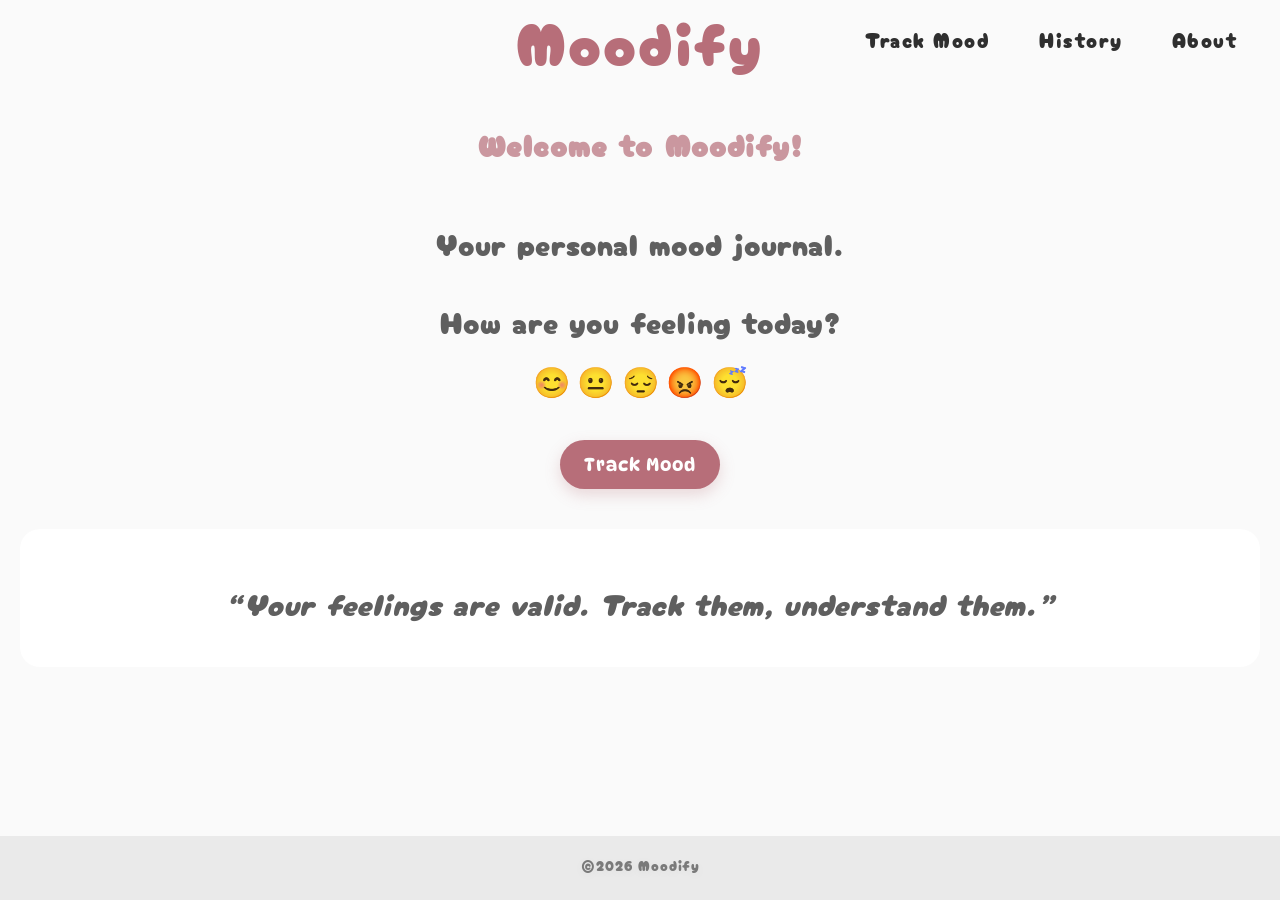
==== index.html @ f146c01d "refactor index and style for improved layout, readability, and user experience" ====
<!doctype html>
<html lang="en">
  <head>
    <meta charset="UTF-8" />
    <meta name="viewport" content="width=device-width, initial-scale=1.0" />
    <title>Moodify</title>
    <link rel="stylesheet" href="./style.css" />
   <link rel="preconnect" href="https://fonts.googleapis.com">
<link rel="preconnect" href="https://fonts.gstatic.com" crossorigin>
<link href="https://fonts.googleapis.com/css2?family=Cherry+Bomb+One&family=DynaPuff:wght@400..700&display=swap" rel="stylesheet">
  </head>
  <body>
    <main>
      <header class="header">
        <a href="./index.html" class="brand-link">
          <h1 class="brand">Moodify</h1>
        </a>
        <!-- nav bar -->
        <nav class="navbar">
            <ul class="nav-links">
          <li><a href="./tracker.html">Track Mood</a></li>
          <li><a href="./history.html">History</a></li>
          <li><a href="./about.html">About</a></li>
        </nav>
        </ul>
      </header>

      <h2>Welcome to Moodify!</h2>
      <p>Your personal mood journal. </p>
        <section class="mood-preview">
  <p class="section-title">How are you feeling today?</p>
  <div class="moods">
    😊 😐 😔 😡 😴
  </div>
</section>
      <a href="./tracker.html" class="track-btn">Track Mood</a>
      <section class="quote">
  <p>“Your feelings are valid. Track them, understand them.”</p>
</section>

    </main>
    <footer>
      <p id="footer">©2026 Moodify</p>
    </footer>
  </body>
</html>
---- style.css ----
body {
  margin: 0;
  background-color: #fafafa;
  min-height: 100vh;
  display: flex;
  flex-direction: column;
}

.header {
  position: relative;
  display: flex;
  justify-content: space-between;
  align-items: center;
  padding: 25px 30px;
}

.brand {
  position: absolute;
  left: 50%;
  top: 50%;
  transform: translate(-50%, -50%);
  font-family: "Cherry Bomb One", system-ui;
  font-weight: 400;
  font-size: 60px;
  color: #b76e79; /* muted dusty rose */
  margin: 0;
  line-height: 3;
  letter-spacing: 3px;
}

.navbar {
  margin-left: auto;
  display: flex;
  align-items: center;
}

.nav-links {
  display: flex;
  gap: 25px;
  list-style: none;
  margin: 0;
  padding: 0;
}

.nav-links a {
  text-decoration: none;
  color: #2f2f2f;
  font-size: 20px;
  font-family: "Cherry Bomb One", system-ui;
  font-weight: 400;
  padding: 6px 12px;
  border-radius: 10px;
  letter-spacing: 1.5px;
  transition: 0.3s;
}

.nav-links a:hover {
  background-color: #f2f2f2;
  color: #b76e79;
}

h2 {
  text-align: center;
  font-family: "Cherry Bomb One", system-ui;
  font-size: 30px;
  color: #b76e79;
  opacity: 0.7;
  letter-spacing: 2px;
  line-height: 3;
  margin-top: 20px;
}

p {
  text-align: center;
  font-family: "Cherry Bomb One", system-ui;
  font-size: 30px;
  color: #5f5f5f;
  letter-spacing: 1px;
  line-height: 1.6;
  margin-bottom: 20px;
}

.mood-preview {
  text-align: center;
  margin: 30px 0;
}

.moods {
  font-size: 30px;
  display: flex;
  justify-content: center;
  gap: 15px;
}

.quote {
  margin: 40px 20px;
  padding: 20px;
  text-align: center;
  font-family: "DynaPuff", system-ui;
  background-color: #ffffff;
  border-radius: 20px;
  color: #b76e79;
  font-style: italic;
}

.track-btn {
  display: block;
  width: fit-content;
  margin: 40px auto;
  background-color: #b76e79;
  color: #ffffff;
  font-family: "DynaPuff", system-ui;
  font-weight: 500;
  text-decoration: none;
  box-shadow: 0 6px 15px rgba(183, 110, 121, 0.25);
  letter-spacing: 1px;
  transition: all 0.3s ease;
  padding: 14px 24px;
  border-radius: 30px;
  font-size: 18px;
}

.track-btn:hover {
  background-color: #a35d68;
  transform: translateY(-2px);
  box-shadow: 0 10px 20px rgba(163, 93, 104, 0.3);
}

.track-btn:active{
    background-color: #8e4f59;
}

footer {
  margin-top: auto;
  padding: 4px 0;
  background-color: #eaeaea;
  line-height: 1.6;
}

#footer {
    font-size: 14px;
    text-shadow: 0 2px 10px rgba(0,0,0,0.05);
    color: #7a7a7a;
}
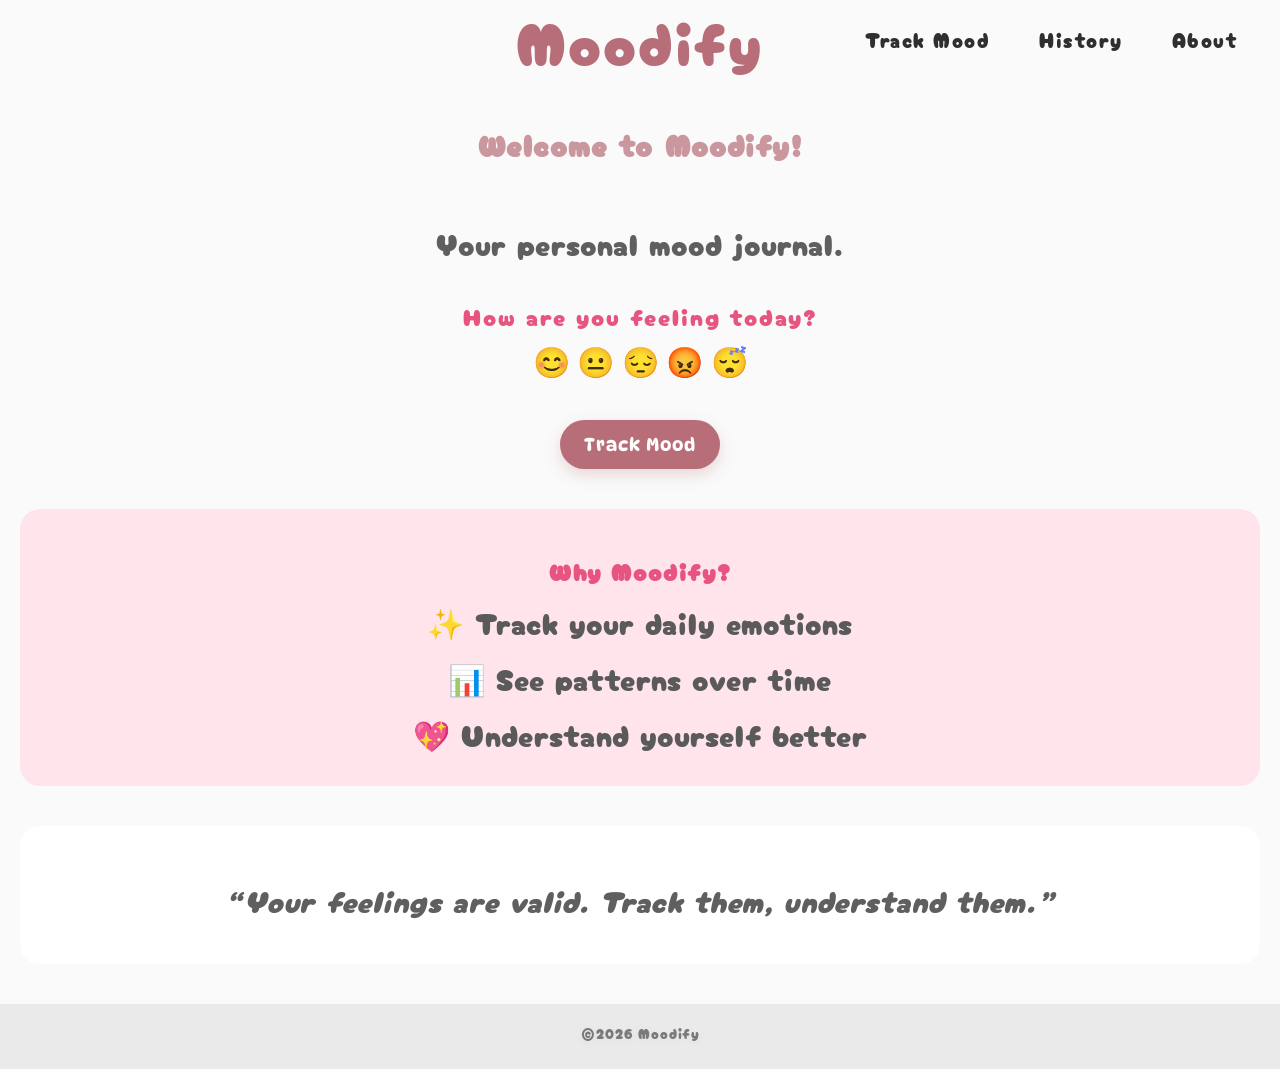
==== commit a6a0f5bb: "add mood tracking button and enhance features section styling for improved user experience" ====
--- a/index.html
+++ b/index.html
@@ -32,8 +32,17 @@
   <div class="moods">
     😊 😐 😔 😡 😴
   </div>
+        <a href="./tracker.html" class="track-btn">Track Mood</a>
+
 </section>
-      <a href="./tracker.html" class="track-btn">Track Mood</a>
+
+<section class="features">
+  <h3 class="section-title">Why Moodify?</h3>
+  <p>✨ Track your daily emotions</p>
+  <p>📊 See patterns over time</p>
+  <p>💖 Understand yourself better</p>
+</section>
+
       <section class="quote">
   <p>“Your feelings are valid. Track them, understand them.”</p>
 </section>
--- a/style.css
+++ b/style.css
@@ -92,6 +92,25 @@
   gap: 15px;
 }
 
+.features {
+  background-color: #ffe4ec;
+  padding: 20px;
+  border-radius: 20px;
+  margin: 30px 20px;
+  text-align: center;
+}
+
+.features p {
+  margin: 8px 0;
+  color: #5a5a5a;
+}
+.section-title {
+  font-family: "Cherry Bomb One", system-ui;
+  color: #e75480;
+  font-size: 24px;
+  letter-spacing: 2px;
+  margin-bottom: 10px;
+}
 .quote {
   margin: 40px 20px;
   padding: 20px;
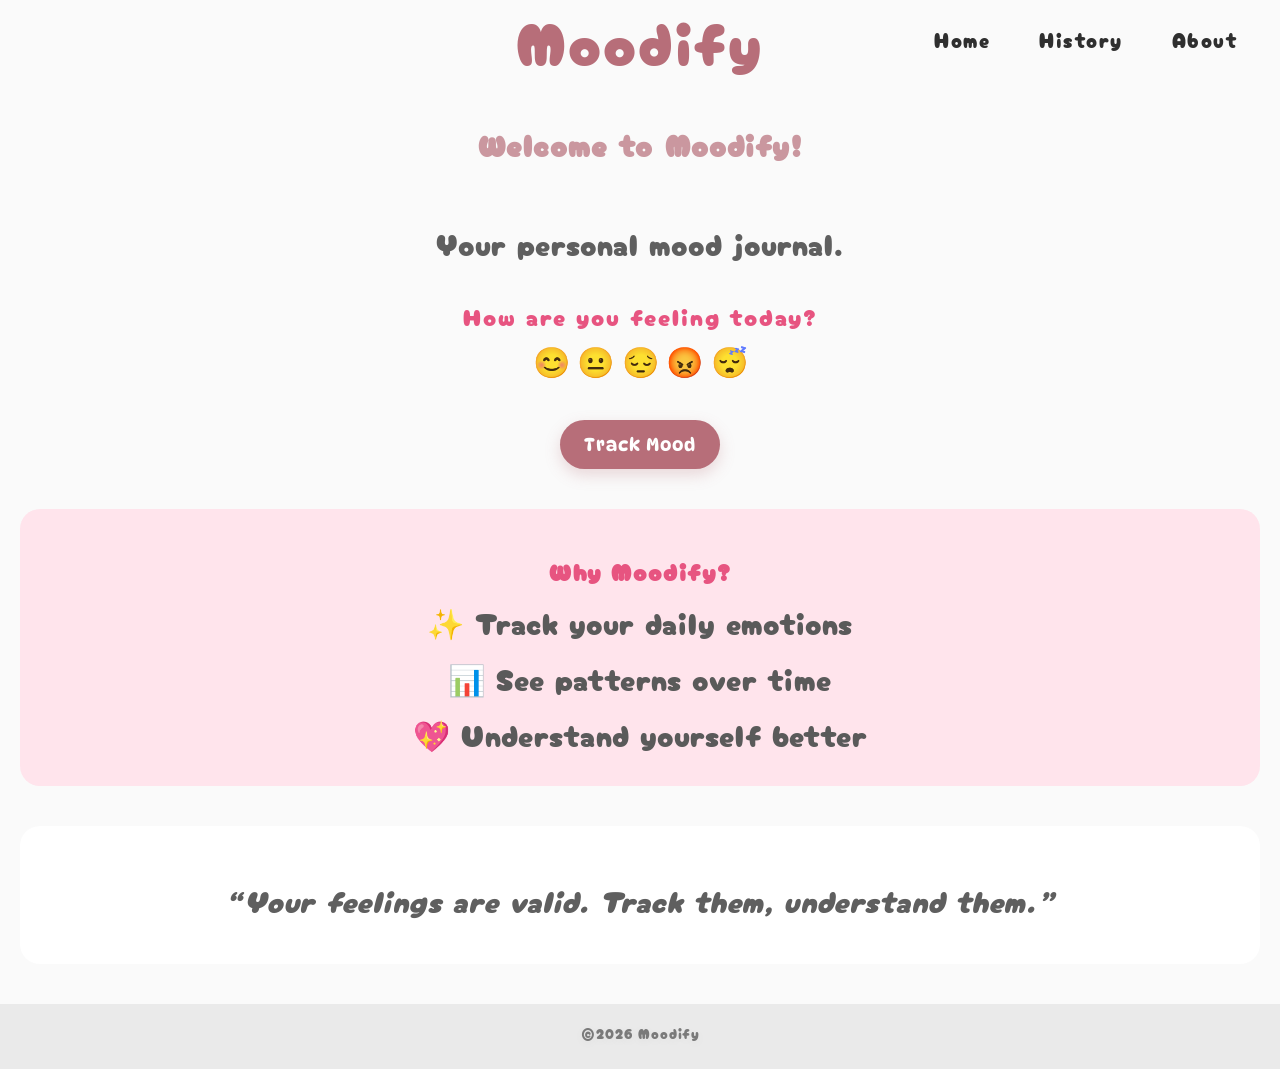
==== commit c21fc5b1: "refactor navigation links to improve consistency across pages" ====
--- a/index.html
+++ b/index.html
@@ -12,13 +12,13 @@
   <body>
     <main>
       <header class="header">
-        <a href="./index.html" class="brand-link">
+        <!-- <a href="./index.html" class="brand-link"> -->
           <h1 class="brand">Moodify</h1>
         </a>
         <!-- nav bar -->
         <nav class="navbar">
             <ul class="nav-links">
-          <li><a href="./tracker.html">Track Mood</a></li>
+          <li><a href="./index.html">Home</a></li>
           <li><a href="./history.html">History</a></li>
           <li><a href="./about.html">About</a></li>
         </nav>
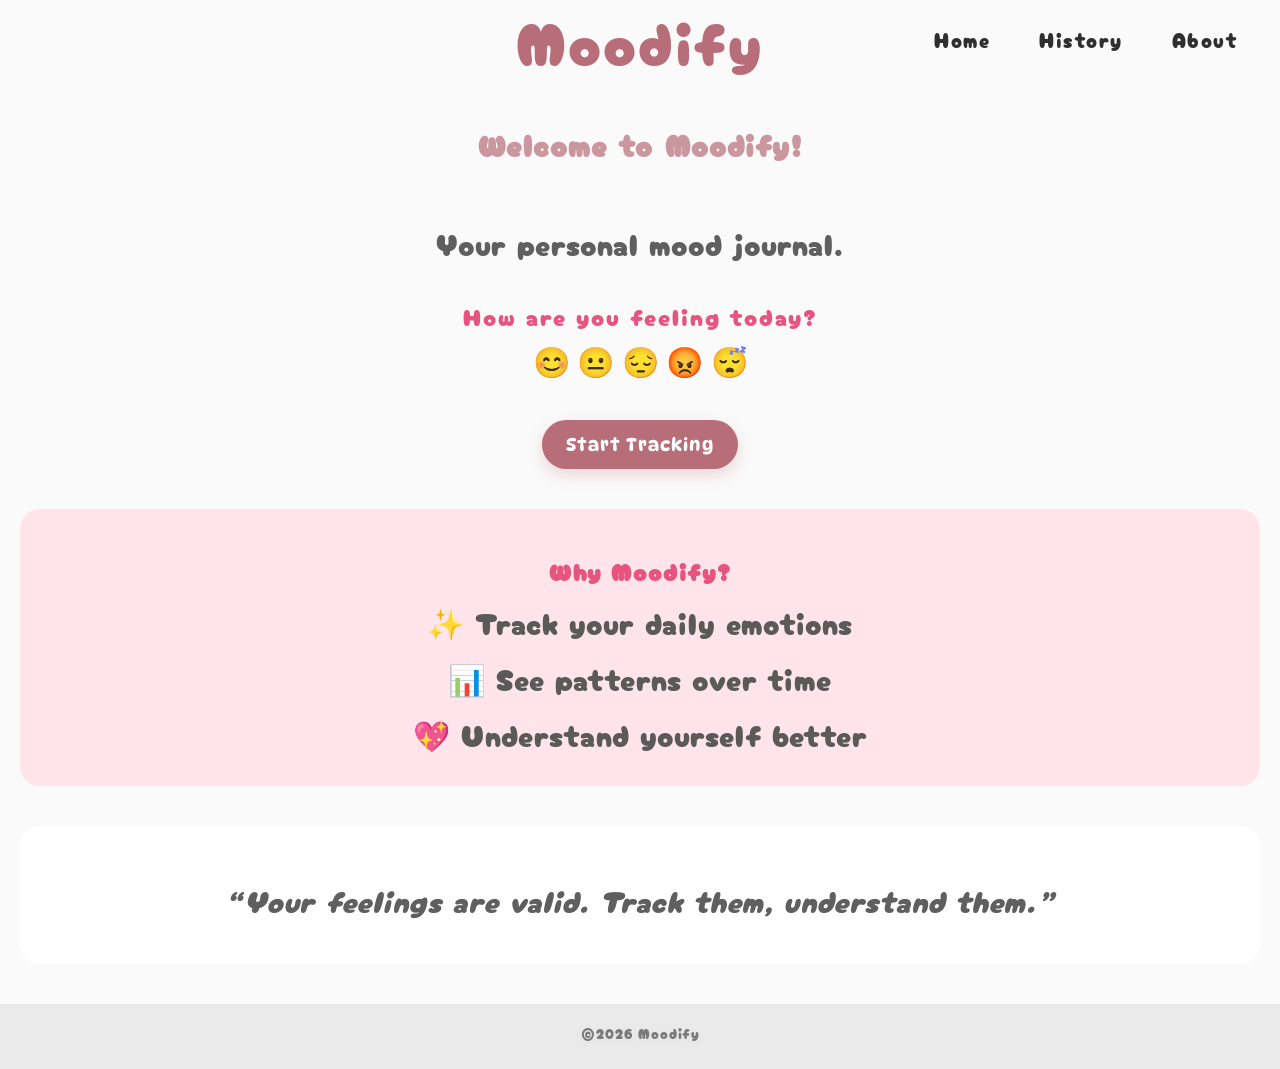
==== commit 0bf04ab2: "styled tracker.html page and added form for input of moods" ====
--- a/index.html
+++ b/index.html
@@ -21,8 +21,8 @@
           <li><a href="./index.html">Home</a></li>
           <li><a href="./history.html">History</a></li>
           <li><a href="./about.html">About</a></li>
-        </nav>
         </ul>
+         </nav>
       </header>
 
       <h2>Welcome to Moodify!</h2>
@@ -32,7 +32,7 @@
   <div class="moods">
     😊 😐 😔 😡 😴
   </div>
-        <a href="./tracker.html" class="track-btn">Track Mood</a>
+        <a href="./tracker.html" class="track-btn">Start Tracking</a>
 
 </section>
 
--- a/style.css
+++ b/style.css
@@ -1,3 +1,4 @@
+/* HOME PAGE */
 body {
   margin: 0;
   background-color: #fafafa;
@@ -22,7 +23,7 @@
   font-family: "Cherry Bomb One", system-ui;
   font-weight: 400;
   font-size: 60px;
-  color: #b76e79; /* muted dusty rose */
+  color: #b76e79;
   margin: 0;
   line-height: 3;
   letter-spacing: 3px;
@@ -145,8 +146,8 @@
   box-shadow: 0 10px 20px rgba(163, 93, 104, 0.3);
 }
 
-.track-btn:active{
-    background-color: #8e4f59;
+.track-btn:active {
+  background-color: #8e4f59;
 }
 
 footer {
@@ -157,7 +158,83 @@
 }
 
 #footer {
-    font-size: 14px;
-    text-shadow: 0 2px 10px rgba(0,0,0,0.05);
-    color: #7a7a7a;
-}+  font-size: 14px;
+  text-shadow: 0 2px 10px rgba(0, 0, 0, 0.05);
+  color: #7a7a7a;
+}
+
+/* TRACKING PAGE */
+.track-page {
+  background: #f4f7f5;
+  display: flex;
+  justify-content: center;
+  align-items: center;
+  min-height: 100vh;
+}
+
+.track-page .container {
+  background: white;
+  padding: 25px;
+  border-radius: 20px;
+  box-shadow: 0 10px 25px rgba(0, 0, 0, 0.08);
+  text-align: center;
+}
+
+.track-page h1 {
+  font-size: 20px;
+  margin-bottom: 20px;
+}
+
+.mood-grid {
+  display: grid;
+  grid-template-columns: 1fr 1fr;
+  gap: 10px;
+  margin-bottom: 20px;
+}
+
+.mood-grid input {
+  display: none;
+}
+
+.mood-grid span {
+  display: block;
+  padding: 10px;
+  border-radius: 12px;
+  background: #eef3f0;
+  cursor: pointer;
+  transition: 0.2s;
+  font-size: 14px;
+}
+
+.mood-grid span:hover {
+  background: #dbe7e1;
+}
+
+.mood-grid input:checked + span {
+  background: #9db5a3;
+  color: white;
+}
+
+.date-section {
+  margin-bottom: 20px;
+  text-align: left;
+}
+
+.date-section label {
+  font-size: 13px;
+  color: #555;
+}
+
+.date-section input {
+  width: 100%;
+  padding: 8px;
+  margin-top: 5px;
+  border-radius: 10px;
+  border: 1px solid #ccc;
+}
+
+#message {
+  margin-top: 15px;
+  font-size: 14px;
+  color: #333;
+}
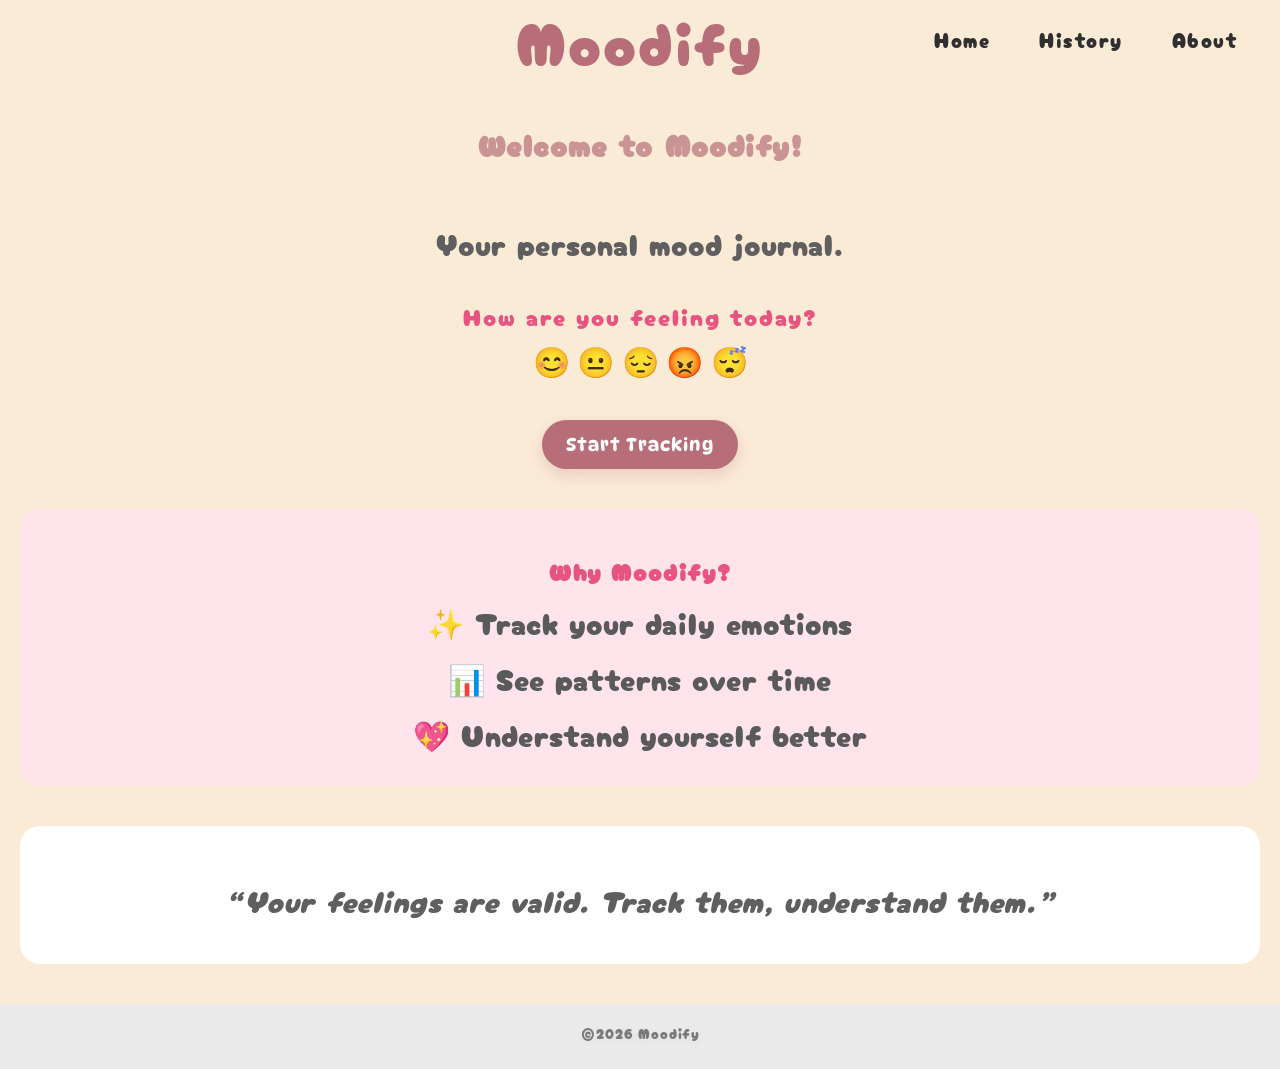
==== commit a7bc2ad3: "refactor HTML structure and styles for improved consistency and user experience across pages" ====
--- a/index.html
+++ b/index.html
@@ -5,48 +5,48 @@
     <meta name="viewport" content="width=device-width, initial-scale=1.0" />
     <title>Moodify</title>
     <link rel="stylesheet" href="./style.css" />
-   <link rel="preconnect" href="https://fonts.googleapis.com">
-<link rel="preconnect" href="https://fonts.gstatic.com" crossorigin>
-<link href="https://fonts.googleapis.com/css2?family=Cherry+Bomb+One&family=DynaPuff:wght@400..700&display=swap" rel="stylesheet">
+    <link rel="preconnect" href="https://fonts.googleapis.com" />
+    <link rel="preconnect" href="https://fonts.gstatic.com" crossorigin />
+    <link
+      href="https://fonts.googleapis.com/css2?family=Cherry+Bomb+One&family=DynaPuff:wght@400..700&display=swap"
+      rel="stylesheet"
+    />
   </head>
+
   <body>
     <main>
       <header class="header">
-        <!-- <a href="./index.html" class="brand-link"> -->
+        <a href="./index.html" class="brand-link">
           <h1 class="brand">Moodify</h1>
         </a>
         <!-- nav bar -->
         <nav class="navbar">
-            <ul class="nav-links">
-          <li><a href="./index.html">Home</a></li>
-          <li><a href="./history.html">History</a></li>
-          <li><a href="./about.html">About</a></li>
-        </ul>
-         </nav>
+          <ul class="nav-links">
+            <li><a href="./index.html">Home</a></li>
+            <li><a href="./history.html">History</a></li>
+            <li><a href="./about.html">About</a></li>
+          </ul>
+        </nav>
       </header>
 
       <h2>Welcome to Moodify!</h2>
-      <p>Your personal mood journal. </p>
-        <section class="mood-preview">
-  <p class="section-title">How are you feeling today?</p>
-  <div class="moods">
-    😊 😐 😔 😡 😴
-  </div>
+      <p>Your personal mood journal.</p>
+      <section class="mood-preview">
+        <p class="section-title">How are you feeling today?</p>
+        <div class="moods">😊 😐 😔 😡 😴</div>
         <a href="./tracker.html" class="track-btn">Start Tracking</a>
+      </section>
 
-</section>
-
-<section class="features">
-  <h3 class="section-title">Why Moodify?</h3>
-  <p>✨ Track your daily emotions</p>
-  <p>📊 See patterns over time</p>
-  <p>💖 Understand yourself better</p>
-</section>
+      <section class="features">
+        <h3 class="section-title">Why Moodify?</h3>
+        <p>✨ Track your daily emotions</p>
+        <p>📊 See patterns over time</p>
+        <p>💖 Understand yourself better</p>
+      </section>
 
       <section class="quote">
-  <p>“Your feelings are valid. Track them, understand them.”</p>
-</section>
-
+        <p>“Your feelings are valid. Track them, understand them.”</p>
+      </section>
     </main>
     <footer>
       <p id="footer">©2026 Moodify</p>
--- a/style.css
+++ b/style.css
@@ -1,7 +1,7 @@
 /* HOME PAGE */
 body {
   margin: 0;
-  background-color: #fafafa;
+  background-color: antiquewhite;
   min-height: 100vh;
   display: flex;
   flex-direction: column;
@@ -165,7 +165,6 @@
 
 /* TRACKING PAGE */
 .track-page {
-  background: #f4f7f5;
   display: flex;
   justify-content: center;
   align-items: center;
@@ -180,16 +179,21 @@
   text-align: center;
 }
 
-.track-page h1 {
-  font-size: 20px;
+.track-page h4 {
+  font-size: 20px;
+  margin-top: 0px;
   margin-bottom: 20px;
+  font-family: "Cherry Bomb One", system-ui;
+  letter-spacing: 1px;
+  color:#b76e79
 }
 
 .mood-grid {
   display: grid;
   grid-template-columns: 1fr 1fr;
-  gap: 10px;
-  margin-bottom: 20px;
+  gap: 40px;
+  margin-bottom: 30px;
+
 }
 
 .mood-grid input {
@@ -198,20 +202,21 @@
 
 .mood-grid span {
   display: block;
-  padding: 10px;
+  padding: 15px;
   border-radius: 12px;
   background: #eef3f0;
   cursor: pointer;
-  transition: 0.2s;
-  font-size: 14px;
+  transition: 0.3s;
+  font-size: 20px;
+  font-family: 'Gill Sans', 'Gill Sans MT', Calibri, 'Trebuchet MS', sans-serif;
 }
 
 .mood-grid span:hover {
-  background: #dbe7e1;
+  background: #a35d68;
 }
 
 .mood-grid input:checked + span {
-  background: #9db5a3;
+  background: #e75480;
   color: white;
 }
 
@@ -221,18 +226,35 @@
 }
 
 .date-section label {
-  font-size: 13px;
-  color: #555;
+  font-size: 20px;
+  color: #2f2f2f;
+  font-family: "Cherry Bomb One", system-ui;
+  display: block;
+  text-align: center;
 }
 
 .date-section input {
   width: 100%;
-  padding: 8px;
-  margin-top: 5px;
-  border-radius: 10px;
-  border: 1px solid #ccc;
-}
-
+  padding: 15px;
+  border-radius: 12px;
+  border: none;
+  background: #eef3f0;
+  font-size: 20px;
+  font-weight: bold;
+  color: #2f2f2f;
+  transition: 0.2s;
+  box-sizing: border-box;
+}
+
+.date-section input:hover {
+  background: #eb95ae;
+}
+
+.date-section input:focus {
+  outline: none;
+  background: #e75480;
+  box-shadow: 0 0 0 2px #9db5a3;
+}
 #message {
   margin-top: 15px;
   font-size: 14px;
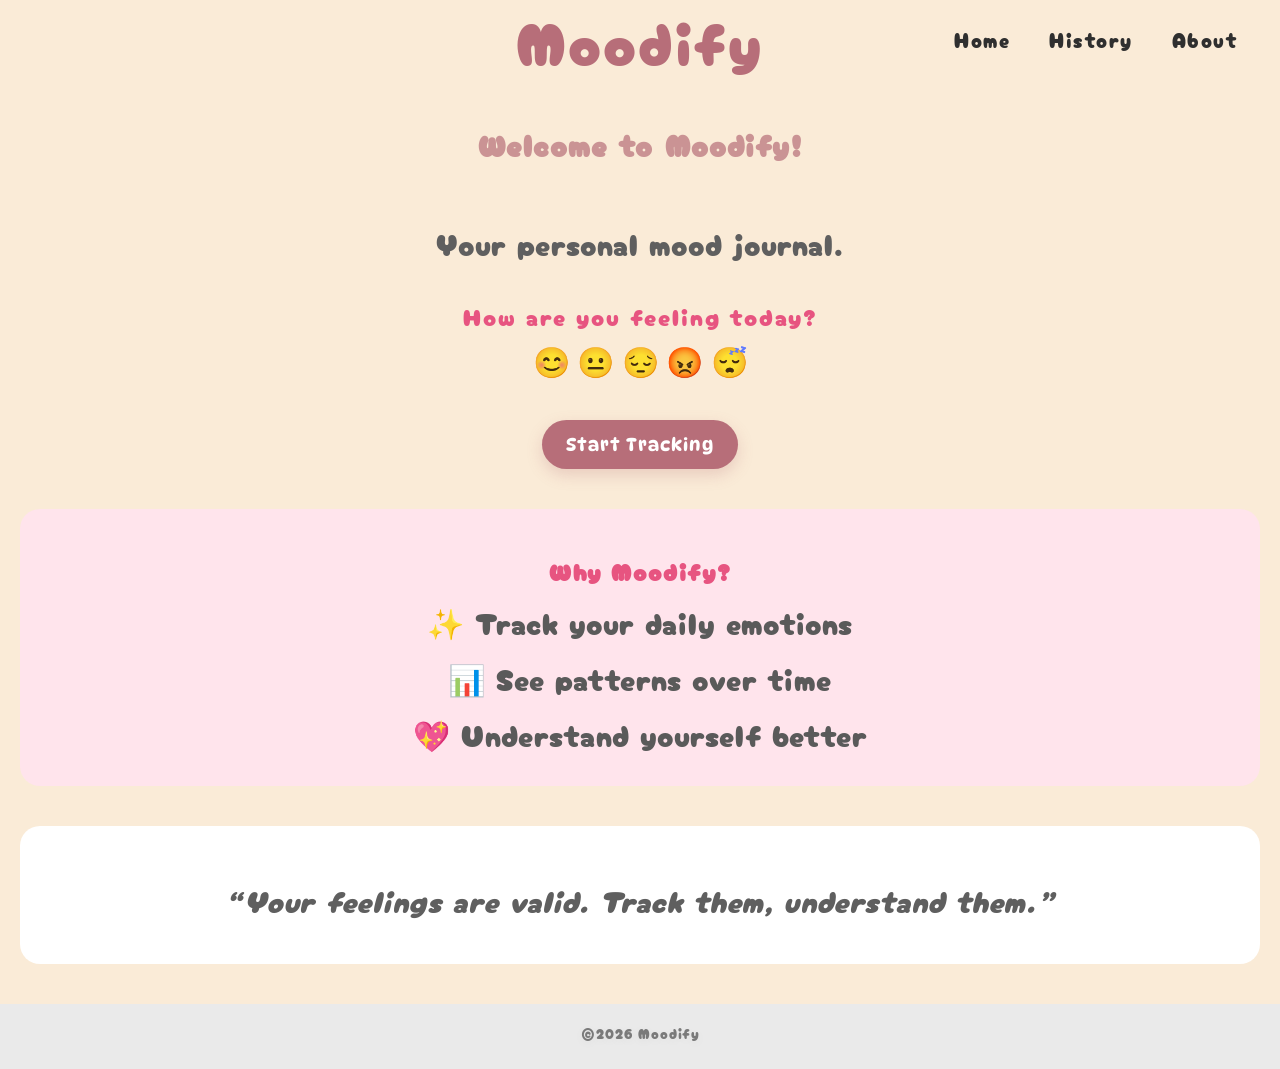
==== commit 3526a86d: "add introductory and features sections to index.html; enhance layout and styling in style.css; updat" ====
--- a/index.html
+++ b/index.html
@@ -31,12 +31,15 @@
 
       <h2>Welcome to Moodify!</h2>
       <p>Your personal mood journal.</p>
+      
+      <!-- Introduction -->
       <section class="mood-preview">
         <p class="section-title">How are you feeling today?</p>
         <div class="moods">😊 😐 😔 😡 😴</div>
         <a href="./tracker.html" class="track-btn">Start Tracking</a>
       </section>
 
+      <!-- Features section -->
       <section class="features">
         <h3 class="section-title">Why Moodify?</h3>
         <p>✨ Track your daily emotions</p>
@@ -48,6 +51,7 @@
         <p>“Your feelings are valid. Track them, understand them.”</p>
       </section>
     </main>
+
     <footer>
       <p id="footer">©2026 Moodify</p>
     </footer>
--- a/style.css
+++ b/style.css
@@ -10,12 +10,15 @@
 .header {
   position: relative;
   display: flex;
+  align-items: center;
   justify-content: space-between;
-  align-items: center;
   padding: 25px 30px;
+  width: 100%;
+  box-sizing: border-box;
 }
 
 .brand {
+  justify-self: center;
   position: absolute;
   left: 50%;
   top: 50%;
@@ -33,11 +36,13 @@
   margin-left: auto;
   display: flex;
   align-items: center;
+  justify-self: end;
 }
 
 .nav-links {
   display: flex;
-  gap: 25px;
+  gap: 15px;
+  flex-wrap: wrap;
   list-style: none;
   margin: 0;
   padding: 0;
@@ -167,16 +172,24 @@
 .track-page {
   display: flex;
   justify-content: center;
+}
+
+.track-page .container {
+  background: #ffffff;
+  padding: 30px 25px;
+  margin: 0 auto;
+  margin-bottom: 40px;
+  margin-top: 40px;
+  border-radius: 24px;
+  box-shadow: 0 10px 30px rgba(0, 0, 0, 0.08),0 2px 10px rgba(0, 0, 0, 0.05);
+  width: 100%;
+  max-width: 500px;
+  text-align: center;
+  display: flex;
+  justify-content: center;
+  flex-direction: column;
   align-items: center;
-  min-height: 100vh;
-}
-
-.track-page .container {
-  background: white;
-  padding: 25px;
-  border-radius: 20px;
-  box-shadow: 0 10px 25px rgba(0, 0, 0, 0.08);
-  text-align: center;
+  border: 1px solid rgba(0, 0, 0, 0.05);
 }
 
 .track-page h4 {
@@ -185,7 +198,7 @@
   margin-bottom: 20px;
   font-family: "Cherry Bomb One", system-ui;
   letter-spacing: 1px;
-  color:#b76e79
+  color: #b76e79;
 }
 
 .mood-grid {
@@ -193,7 +206,6 @@
   grid-template-columns: 1fr 1fr;
   gap: 40px;
   margin-bottom: 30px;
-
 }
 
 .mood-grid input {
@@ -208,7 +220,7 @@
   cursor: pointer;
   transition: 0.3s;
   font-size: 20px;
-  font-family: 'Gill Sans', 'Gill Sans MT', Calibri, 'Trebuchet MS', sans-serif;
+  font-family: "Gill Sans", "Gill Sans MT", Calibri, "Trebuchet MS", sans-serif;
 }
 
 .mood-grid span:hover {
@@ -260,3 +272,33 @@
   font-size: 14px;
   color: #333;
 }
+
+button {
+  width: fit-content;
+  padding: 12px;
+  border-radius: 12px;
+  border: none;
+  background: crimson;
+  color: whitesmoke;
+  font-size: 20px;
+  font-weight: 500;
+  cursor: pointer;
+  transition: 0.3s;
+  margin-top: 10px;
+  font-family: "Cherry Bomb One", system-ui;
+}
+
+button:hover {
+  background: rgb(165, 15, 45);
+  transform: translateY(-1px);
+}
+
+button:active {
+  transform: translateY(0px);
+  background-color: rgb(143, 11, 38);
+}
+
+button:focus {
+  outline: none;
+  box-shadow: 0 0 0 3px #e75480;
+}
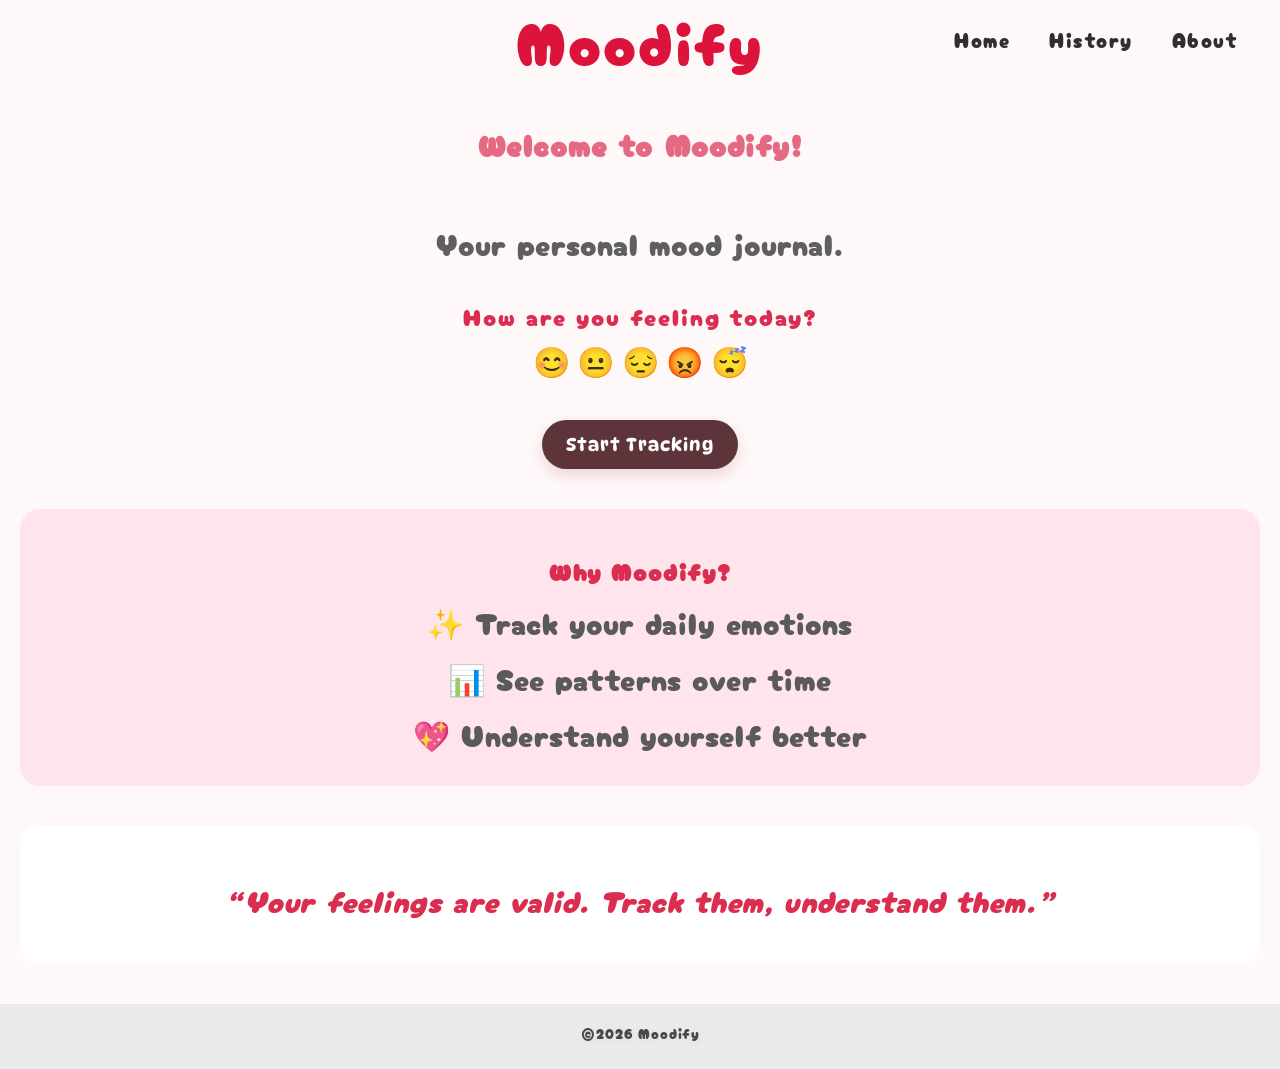
==== commit f920143f: "refactor HTML structure and improve accessibility; update styles for better layout and readability" ====
--- a/index.html
+++ b/index.html
@@ -14,24 +14,24 @@
   </head>
 
   <body>
+    <header class="header">
+      <a href="./index.html" class="brand-link">
+        <h1 class="brand">Moodify</h1>
+      </a>
+      <!-- nav bar -->
+      <nav class="navbar">
+        <ul class="nav-links">
+          <li><a href="./index.html">Home</a></li>
+          <li><a href="./history.html">History</a></li>
+          <li><a href="./about.html">About</a></li>
+        </ul>
+      </nav>
+    </header>
+    
     <main>
-      <header class="header">
-        <a href="./index.html" class="brand-link">
-          <h1 class="brand">Moodify</h1>
-        </a>
-        <!-- nav bar -->
-        <nav class="navbar">
-          <ul class="nav-links">
-            <li><a href="./index.html">Home</a></li>
-            <li><a href="./history.html">History</a></li>
-            <li><a href="./about.html">About</a></li>
-          </ul>
-        </nav>
-      </header>
-
       <h2>Welcome to Moodify!</h2>
       <p>Your personal mood journal.</p>
-      
+
       <!-- Introduction -->
       <section class="mood-preview">
         <p class="section-title">How are you feeling today?</p>
--- a/style.css
+++ b/style.css
@@ -1,7 +1,7 @@
 /* HOME PAGE */
 body {
   margin: 0;
-  background-color: antiquewhite;
+  background-color: #fff8f9;
   min-height: 100vh;
   display: flex;
   flex-direction: column;
@@ -26,9 +26,9 @@
   font-family: "Cherry Bomb One", system-ui;
   font-weight: 400;
   font-size: 60px;
-  color: #b76e79;
+  color: crimson;
   margin: 0;
-  line-height: 3;
+  line-height: 1.6;
   letter-spacing: 3px;
 }
 
@@ -62,14 +62,14 @@
 
 .nav-links a:hover {
   background-color: #f2f2f2;
-  color: #b76e79;
+  color: #a53344;
 }
 
 h2 {
   text-align: center;
   font-family: "Cherry Bomb One", system-ui;
   font-size: 30px;
-  color: #b76e79;
+  color: rgb(219, 45, 80);
   opacity: 0.7;
   letter-spacing: 2px;
   line-height: 3;
@@ -112,7 +112,7 @@
 }
 .section-title {
   font-family: "Cherry Bomb One", system-ui;
-  color: #e75480;
+  color: rgb(219, 45, 80);
   font-size: 24px;
   letter-spacing: 2px;
   margin-bottom: 10px;
@@ -128,11 +128,15 @@
   font-style: italic;
 }
 
+.quote p {
+  color: rgb(219, 45, 80);
+}
+
 .track-btn {
   display: block;
   width: fit-content;
   margin: 40px auto;
-  background-color: #b76e79;
+  background-color: #5e343b;
   color: #ffffff;
   font-family: "DynaPuff", system-ui;
   font-weight: 500;
@@ -165,7 +169,7 @@
 #footer {
   font-size: 14px;
   text-shadow: 0 2px 10px rgba(0, 0, 0, 0.05);
-  color: #7a7a7a;
+  color: #494949;
 }
 
 /* TRACKING PAGE */
@@ -181,7 +185,9 @@
   margin-bottom: 40px;
   margin-top: 40px;
   border-radius: 24px;
-  box-shadow: 0 10px 30px rgba(0, 0, 0, 0.08),0 2px 10px rgba(0, 0, 0, 0.05);
+  box-shadow:
+    0 10px 30px rgba(0, 0, 0, 0.08),
+    0 2px 10px rgba(0, 0, 0, 0.05);
   width: 100%;
   max-width: 500px;
   text-align: center;
@@ -198,7 +204,7 @@
   margin-bottom: 20px;
   font-family: "Cherry Bomb One", system-ui;
   letter-spacing: 1px;
-  color: #b76e79;
+  color: rgb(219, 45, 80);
 }
 
 .mood-grid {
@@ -256,6 +262,7 @@
   color: #2f2f2f;
   transition: 0.2s;
   box-sizing: border-box;
+  font-family: "Gill Sans", "Gill Sans MT", Calibri, "Trebuchet MS", sans-serif;
 }
 
 .date-section input:hover {
@@ -302,3 +309,54 @@
   outline: none;
   box-shadow: 0 0 0 3px #e75480;
 }
+
+/* ABOUT PAGE */
+.about-container {
+  max-width: 900px;
+  margin: 100px auto;
+  padding: 0 20px;
+  margin-top: 40px;
+  display: grid;
+  grid-template-columns: 1fr 1fr;
+  gap: 20px;
+}
+
+.about-section {
+  background: #ffe4ec;
+  padding: 15px;
+  border-radius: 16px;
+  box-shadow: 0 8px 20px rgba(0, 0, 0, 0.05);
+}
+.about-section:first-child {
+  grid-column: span 2;
+}
+
+.about-section h2 {
+  margin-bottom: 1px;
+  color: #a53344;
+}
+
+.about-section p,
+.about-section li {
+  color: #2f2f2f;
+  margin-top: 0;
+}
+
+.about-section ul {
+  list-style: none;
+  padding: 0;
+  margin-top: 5px;
+}
+
+.about-section li {
+  padding: 10px 14px;
+  font-family: "Cherry Bomb One", system-ui;
+  font-size: 25px;
+}
+
+.about-section li::before {
+  content: "✔";
+  color: #22884e;
+  font-size: 25px;
+  top: 2px;
+}
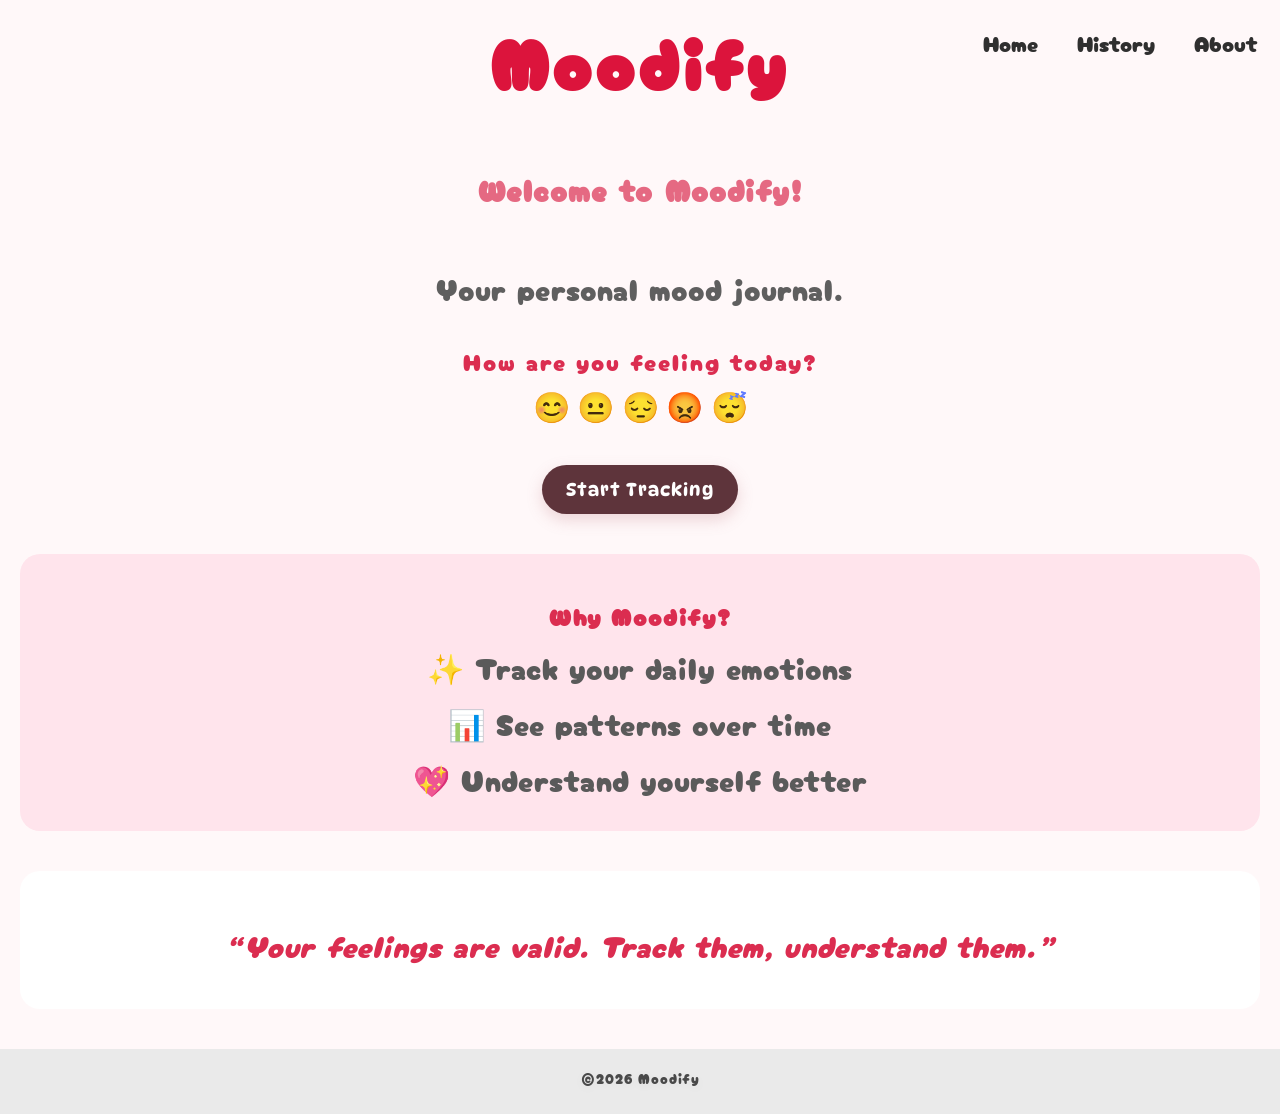
==== commit 68c9fa66: "refactor: clean up whitespace and improve formatting in HTML, CSS, and JavaScript files" ====
--- a/index.html
+++ b/index.html
@@ -27,7 +27,7 @@
         </ul>
       </nav>
     </header>
-    
+
     <main>
       <h2>Welcome to Moodify!</h2>
       <p>Your personal mood journal.</p>
--- a/style.css
+++ b/style.css
@@ -9,54 +9,45 @@
 
 .header {
   position: relative;
-  display: flex;
-  align-items: center;
-  justify-content: space-between;
-  padding: 25px 30px;
-  width: 100%;
-  box-sizing: border-box;
-}
-
+  padding: 10px;
+  margin-bottom: 40px;
+}
+
+/* Moodify */
 .brand {
-  justify-self: center;
   position: absolute;
   left: 50%;
-  top: 50%;
-  transform: translate(-50%, -50%);
-  font-family: "Cherry Bomb One", system-ui;
-  font-weight: 400;
-  font-size: 60px;
+  transform: translateX(-50%);
+  margin: 0;
+  font-family: "Cherry Bomb One", system-ui;
+  font-size: 70px;
   color: crimson;
-  margin: 0;
-  line-height: 1.6;
-  letter-spacing: 3px;
+  letter-spacing: 5px;
+}
+
+.brand-link {
+  text-decoration: none;
 }
 
 .navbar {
-  margin-left: auto;
-  display: flex;
-  align-items: center;
-  justify-self: end;
+  display: flex;
+  justify-content: flex-end;
 }
 
 .nav-links {
   display: flex;
   gap: 15px;
-  flex-wrap: wrap;
   list-style: none;
-  margin: 0;
   padding: 0;
 }
 
 .nav-links a {
   text-decoration: none;
+  font-family: "Cherry Bomb One", system-ui;
   color: #2f2f2f;
-  font-size: 20px;
-  font-family: "Cherry Bomb One", system-ui;
-  font-weight: 400;
+  font-size: 22px;
   padding: 6px 12px;
   border-radius: 10px;
-  letter-spacing: 1.5px;
   transition: 0.3s;
 }
 
@@ -110,6 +101,7 @@
   margin: 8px 0;
   color: #5a5a5a;
 }
+
 .section-title {
   font-family: "Cherry Bomb One", system-ui;
   color: rgb(219, 45, 80);
@@ -117,6 +109,7 @@
   letter-spacing: 2px;
   margin-bottom: 10px;
 }
+
 .quote {
   margin: 40px 20px;
   padding: 20px;
@@ -238,6 +231,32 @@
   color: white;
 }
 
+#note {
+  width: 100%;
+  margin-top: 15px;
+  margin-bottom: 15px;
+  padding: 14px 16px;
+  border-radius: 14px;
+  border: 1px solid #e5e7eb;
+  font-size: 20px;
+  font-family: inherit;
+  background: #fafafa;
+  color: #e5e7eb;
+  resize: none;
+  min-height: 90px;
+  outline: none;
+  transition: all 0.2s ease;
+}
+
+#note:hover {
+  background: #8e4f59;
+  cursor: pointer;
+}
+
+#note:active {
+  background-color: #a53344;
+}
+
 .date-section {
   margin-bottom: 20px;
   text-align: left;
@@ -266,7 +285,7 @@
 }
 
 .date-section input:hover {
-  background: #eb95ae;
+  background: #a35d68;
 }
 
 .date-section input:focus {
@@ -286,7 +305,7 @@
   border-radius: 12px;
   border: none;
   background: crimson;
-  color: whitesmoke;
+  color: white;
   font-size: 20px;
   font-weight: 500;
   cursor: pointer;
@@ -360,3 +379,102 @@
   font-size: 25px;
   top: 2px;
 }
+
+#message {
+  margin-top: 16px;
+  padding: 15px 16px;
+  border-radius: 14px;
+  font-size: 20px;
+  text-align: center;
+  background: #ffffff;
+  color: #2f2f2f;
+  border: 1px solid #e6e6e6;
+  box-shadow: 0 4px 14px rgba(0, 0, 0, 0.06);
+  min-height: 20px;
+  transition: all 0.5s ease;
+}
+
+/* HISTORY PAGE */
+.history-page .container {
+  max-width: 600px;
+  margin: 40px auto;
+  padding: 20px;
+}
+
+#history-list {
+  display: flex;
+  flex-direction: column;
+  gap: 15px;
+  margin: 30px;
+}
+
+#history-list div {
+  background: white;
+  padding: 14px 16px;
+  border-radius: 14px;
+  border: 1px solid #eee;
+  box-shadow: 0 6px 18px rgba(0, 0, 0, 0.05);
+  transition: transform 0.2s ease;
+}
+
+#history-list h3 {
+  margin: 0;
+  font-size: 25px;
+  color: #3a3a3a;
+  letter-spacing: 1px;
+  font-family: "Cherry Bomb One", system-ui;
+}
+
+#history-list p {
+  margin: 5px 0;
+  color: #383636;
+  font-size: 18px;
+  font-family: "Gill Sans", "Gill Sans MT", Calibri, "Trebuchet MS", sans-serif;
+}
+
+#history-list small {
+  color: #999;
+  font-size: 20px;
+}
+
+#clearBtn {
+  padding: 10px 14px;
+  border: none;
+  border-radius: 10px;
+  background: #5e343b;
+  color: white;
+  cursor: pointer;
+  transition: 0.2s;
+  display: block;
+  margin: 15px auto;
+}
+
+#clearBtn:hover {
+  background: #a35d68;
+}
+
+/* MEDIA QUERY */
+@media (max-width: 768px) {
+  .header {
+    display: flex;
+    flex-direction: column;
+    align-items: center;
+    gap: 10px;
+  }
+
+  .brand {
+    position: static;
+    transform: none;
+    font-size: 40px;
+  }
+
+  .navbar {
+    justify-content: center;
+    width: 100%;
+  }
+
+  .nav-links {
+    justify-content: center;
+    flex-wrap: wrap;
+  }
+}
